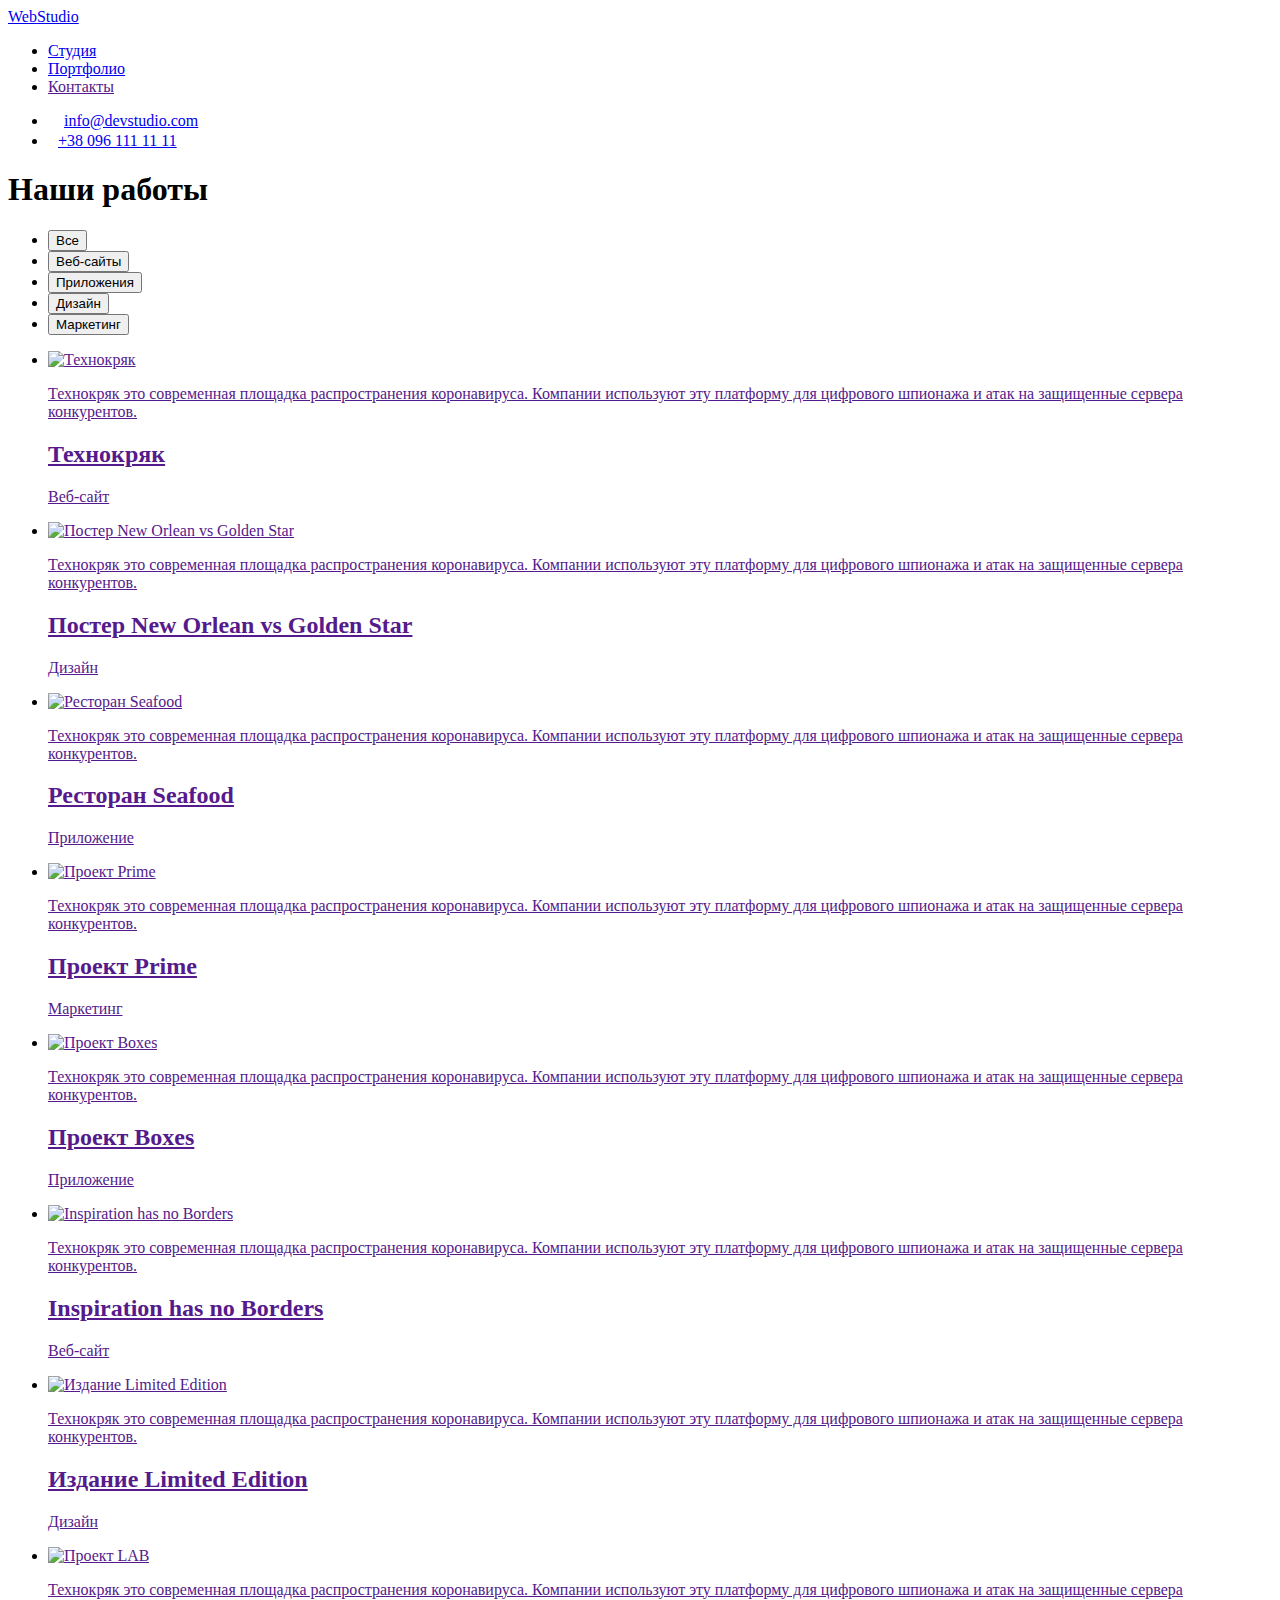
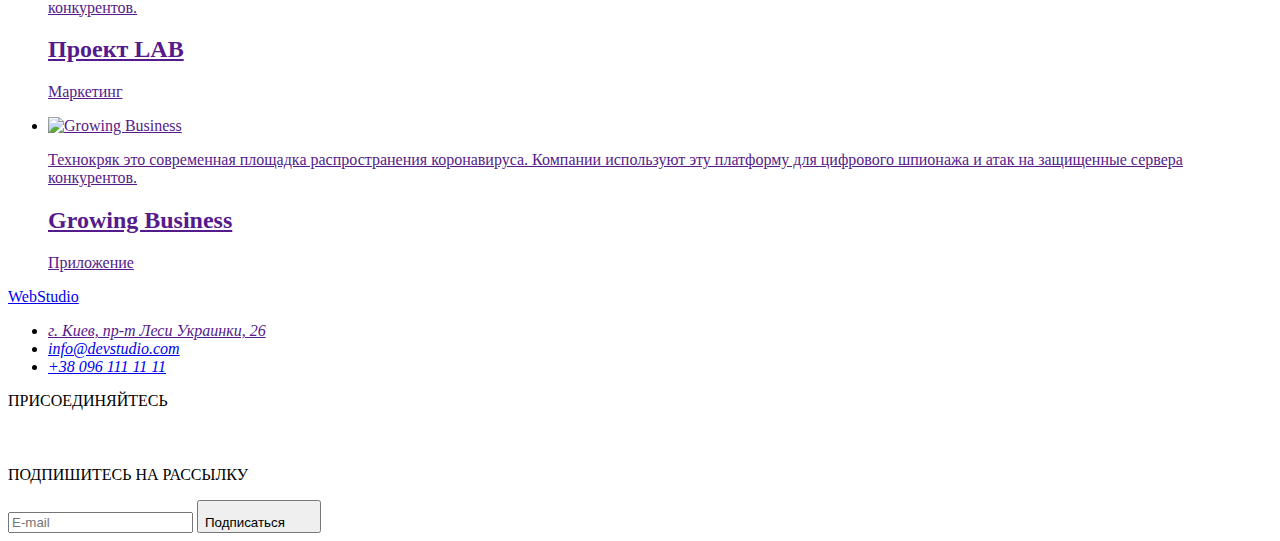
==== portfolio.html @ 6490a1c9 "Add files via upload" ====
<!DOCTYPE html>
<html lang="ru">

<head>
    <meta charset="UTF-8">
    <meta http-equiv="X-UA-Compatible" content="IE=edge">
    <meta name="viewport" content="width=device-width, initial-scale=1.0">
    <title>Портфолио</title>
    <link rel="preconnect" href="https://fonts.googleapis.com">
    <link rel="preconnect" href="https://fonts.gstatic.com" crossorigin>
    <link
        href="https://fonts.googleapis.com/css2?family=Raleway:wght@700&family=Roboto:wght@400;500;700;900&display=swap"
        rel="stylesheet">
    <link rel="stylesheet" href="https://cdnjs.cloudflare.com/ajax/libs/modern-normalize/1.1.0/modern-normalize.min.css"
        integrity="sha512-wpPYUAdjBVSE4KJnH1VR1HeZfpl1ub8YT/NKx4PuQ5NmX2tKuGu6U/JRp5y+Y8XG2tV+wKQpNHVUX03MfMFn9Q=="
        crossorigin="anonymous" referrerpolicy="no-referrer" />
    <link rel="stylesheet" href="./css/style.css">
</head>

<body>
    <!--Шапка сайта-->
    <header class="page-header">
        <div class="container header-container">
        <nav class="main-nav">
            <a href="./index.html" class="logo link">Web<span class="studio-dark">Studio</span></a>
            <ul class="site-nav-list">
                <li class="item"><a href="./index.html" class="link">Студия</a></li>
                <li class="item"><a href="./portfolio.html" class="link current">Портфолио</a></li>
                <li class="item"><a href="" class="link">Контакты</a></li>
            </ul>
        </nav>
        <nav class="auth-nav">
            <ul class="auth-nav-list">
                <li class="item"><a href="mailto:info@devstudio.com" class="link email"><svg class="auth-icon" width="16"
                            height="12">
                            <use href="./images/icon.svg#icon-envelope"></use>
                        </svg>info@devstudio.com</a>
                </li>
                <li class="item"><a href="tel:+380961111111" class="link phone"><svg class="auth-icon" width="10" height="16">
                            <use href="./images/icon.svg#icon-smartphone"></use>
                        </svg>+38 096 111 11 11</a>
                </li>
            </ul>
        </nav>
        </div>
    </header>

    <main>
        <section class="hero-portfolio">       
            <div class="container">
            <h1 class="section-title visually-hidden">Наши работы</h1>
            <!--Фильтры-->
            <ul class="portfolio-nav-list">
                <li class="item"><button type="button" class="button current">Все</button></li>
                <li class="item"><button type="button" class="button">Веб-сайты</button></li>
                <li class="item"><button type="button" class="button">Приложения</button></li>
                <li class="item"><button type="button" class="button">Дизайн</button></li>
                <li class="item"><button type="button" class="button">Маркетинг</button></li>
            </ul>
           
            <!--Наши работы-->
            <ul class="portfolio-list">
                <li class="item">                    
                    <a href="" target="_blank" class="portfolio link">
                        <div class="portfolio-thumb">
                        <img src="./images/foto1.jpg" alt="Технокряк" width="370">
                        <div class="image-overlay">
                            <p class="text-overlay">Технокряк это современная площадка распространения коронавируса. Компании используют эту платформу для цифрового шпионажа и атак на защищенные сервера конкурентов.</p>
                        </div>
                        </div>
                        <div class="portfolio-box">
                        <h2 class="item-title">Технокряк</h2>
                        <p class="item-type">Веб-сайт</p>
                        </div>
                    </a>
                </li>
                <li class="item">
                    <a href="" target="_blank" class="portfolio link">
                        <div class="portfolio-thumb">
                        <img src="./images/foto2.jpg" alt="Постер New Orlean vs Golden Star" width="370">
                        <div class="image-overlay">
                            <p class="text-overlay">Технокряк это современная площадка распространения коронавируса. Компании используют эту платформу для цифрового шпионажа и атак на защищенные сервера конкурентов.</p>
                        </div>
                        </div>
                        <div class="portfolio-box">
                        <h2 class="item-title">Постер New Orlean vs Golden Star</h2>
                        <p class="item-type">Дизайн</p>
                        </div>
                    </a>
                </li>
                <li class="item">
                    <a href="" target="_blank" class="portfolio link">
                        <div class="portfolio-thumb">
                        <img src="./images/foto3.jpg" alt="Ресторан Seafood" width="370">
                        <div class="image-overlay">
                            <p class="text-overlay">Технокряк это современная площадка распространения коронавируса. Компании используют эту платформу для цифрового шпионажа и атак на защищенные сервера конкурентов.</p>
                        </div>
                        </div>
                        <div class="portfolio-box">
                        <h2 class="item-title">Ресторан Seafood</h2>
                        <p class="item-type">Приложение</p>
                        </div>
                    </a>
                </li>
                <li class="item">
                    <a href="" target="_blank" class="portfolio link">
                        <div class="portfolio-thumb">
                        <img src="./images/foto4.jpg" alt="Проект Prime" width="370">
                        <div class="image-overlay">
                            <p class="text-overlay">Технокряк это современная площадка распространения коронавируса. Компании используют эту платформу для цифрового шпионажа и атак на защищенные сервера конкурентов.</p>
                        </div>
                        </div>
                        <div class="portfolio-box">
                        <h2 class="item-title">Проект Prime</h2>
                        <p class="item-type">Маркетинг</p>
                        </div>
                    </a>
                </li>
                <li class="item">
                    <a href="" target="_blank" class="portfolio link">
                        <div class="portfolio-thumb">
                        <img src="./images/foto5.jpg" alt="Проект Boxes" width="370">
                        <div class="image-overlay">
                            <p class="text-overlay">Технокряк это современная площадка распространения коронавируса. Компании используют эту платформу для цифрового шпионажа и атак на защищенные сервера конкурентов.</p>
                        </div>
                        </div>
                        <div class="portfolio-box">
                        <h2 class="item-title">Проект Boxes</h2>
                        <p class="item-type">Приложение</p>
                        </div>
                    </a>
                </li>
                <li class="item">
                    <a href="" target="_blank" class="portfolio link">
                        <div class="portfolio-thumb">
                        <img src="./images/foto6.jpg" alt="Inspiration has no Borders" width="370">
                        <div class="image-overlay">
                            <p class="text-overlay">Технокряк это современная площадка распространения коронавируса. Компании используют эту платформу для цифрового шпионажа и атак на защищенные сервера конкурентов.</p>
                        </div>
                        </div>
                        <div class="portfolio-box">
                        <h2 lang="en" class="item-title">Inspiration has no Borders</h2>
                        <p class="item-type">Веб-сайт</p>
                        </div>
                    </a>
                </li>
                <li class="item">
                    <a href="" target="_blank" class="portfolio link">
                        <div class="portfolio-thumb">
                        <img src="./images/foto7.jpg" alt="Издание Limited Edition" width="370">
                        <div class="image-overlay">
                            <p class="text-overlay">Технокряк это современная площадка распространения коронавируса. Компании используют эту платформу для цифрового шпионажа и атак на защищенные сервера конкурентов.</p>
                        </div>
                        </div>
                        <div class="portfolio-box">
                        <h2 class="item-title">Издание Limited Edition</h2>
                        <p class="item-type">Дизайн</p>
                        </div>
                    </a>
                </li>
                <li class="item">
                    <a href="" target="_blank" class="portfolio link">
                        <div class="portfolio-thumb">
                        <img src="./images/foto8.jpg" alt="Проект LAB" width="370">
                        <div class="image-overlay">
                            <p class="text-overlay">Технокряк это современная площадка распространения коронавируса. Компании используют эту платформу для цифрового шпионажа и атак на защищенные сервера конкурентов.</p>
                        </div>
                        </div>
                        <div class="portfolio-box">
                        <h2 class="item-title">Проект LAB</h2>
                        <p class="item-type">Маркетинг</p>
                        </div>
                    </a>
                </li>
                <li class="item">
                    <a href="" target="_blank" class="portfolio link">
                        <div class="portfolio-thumb">
                        <img src="./images/foto9.jpg" alt="Growing Business" width="370">
                        <div class="image-overlay">
                            <p class="text-overlay">Технокряк это современная площадка распространения коронавируса. Компании используют эту платформу для цифрового шпионажа и атак на защищенные сервера конкурентов.</p>
                        </div>
                        </div>
                        <div class="portfolio-box">
                        <h2 lang="en" class="item-title">Growing Business</h2>
                        <p class="item-type">Приложение</p>
                        </div>
                    </a>
                </li>
            </ul>
            </div>
        </section>
    </main>

        <!--Футер-->
        <footer class="footer">
            <div class="container footer-container">
                <div class="address-part">
                    <a href="./index.html" class="logo link">Web<span class="studio-light">Studio</span></a>
                    <address class="address">
                        <ul class="footer-list">
                            <li class="item"><a href="" class="address-link">г. Киев, пр-т Леси Украинки, 26</a></li>
                            <li class="item"><a href="mailto:info@devstudio.com" class="link">info@devstudio.com</a></li>
                            <li class="item"><a href="tel:+380961111111" class="link">+38 096 111 11 11</a></li>
                        </ul>
                    </address>
                </div>
        
                <div class="social-part">
                    <p class="social-name">ПРИСОЕДИНЯЙТЕСЬ</p>
                    <div class="footer-social-box">
                        <a href="" class="footer-social-link"><svg class="social-icon" width="20" height="20">
                                <use href="./images/icon.svg#icon-instagram"></use>
                            </svg></a>
                        <a href="" class="footer-social-link"><svg class="social-icon" width="20" height="20">
                                <use href="./images/icon.svg#icon-twitter"></use>
                            </svg></a>
                        <a href="" class="footer-social-link"><svg class="social-icon" width="20" height="20">
                                <use href="./images/icon.svg#icon-facebook"></use>
                            </svg></a>
                        <a href="" class="footer-social-link"><svg class="social-icon" width="20" height="20">
                                <use href="./images/icon.svg#icon-linkedin"></use>
                            </svg></a>
                    </div>
                </div>
        
                <div class="email-part">
                    <p class="email-name">ПОДПИШИТЕСЬ НА РАССЫЛКУ</p>
                    <div class="footer-email-box">
                        <form class="footer-form">
                            <label for="email" class="footer-label"></label>
                            <input type="email" name="email" placeholder="E-mail" id="email" class="email-field" />
                            <button type="submit" class="footer-button">
                                Подписаться
                                <svg class="icon-send" width="24" height="24">
                                    <use href="./images/icon.svg#icon-send"></use>
                                </svg>
                            </button>
                        </form>
                    </div>
                </div>
            </div>
        </footer>

</body>

</html>
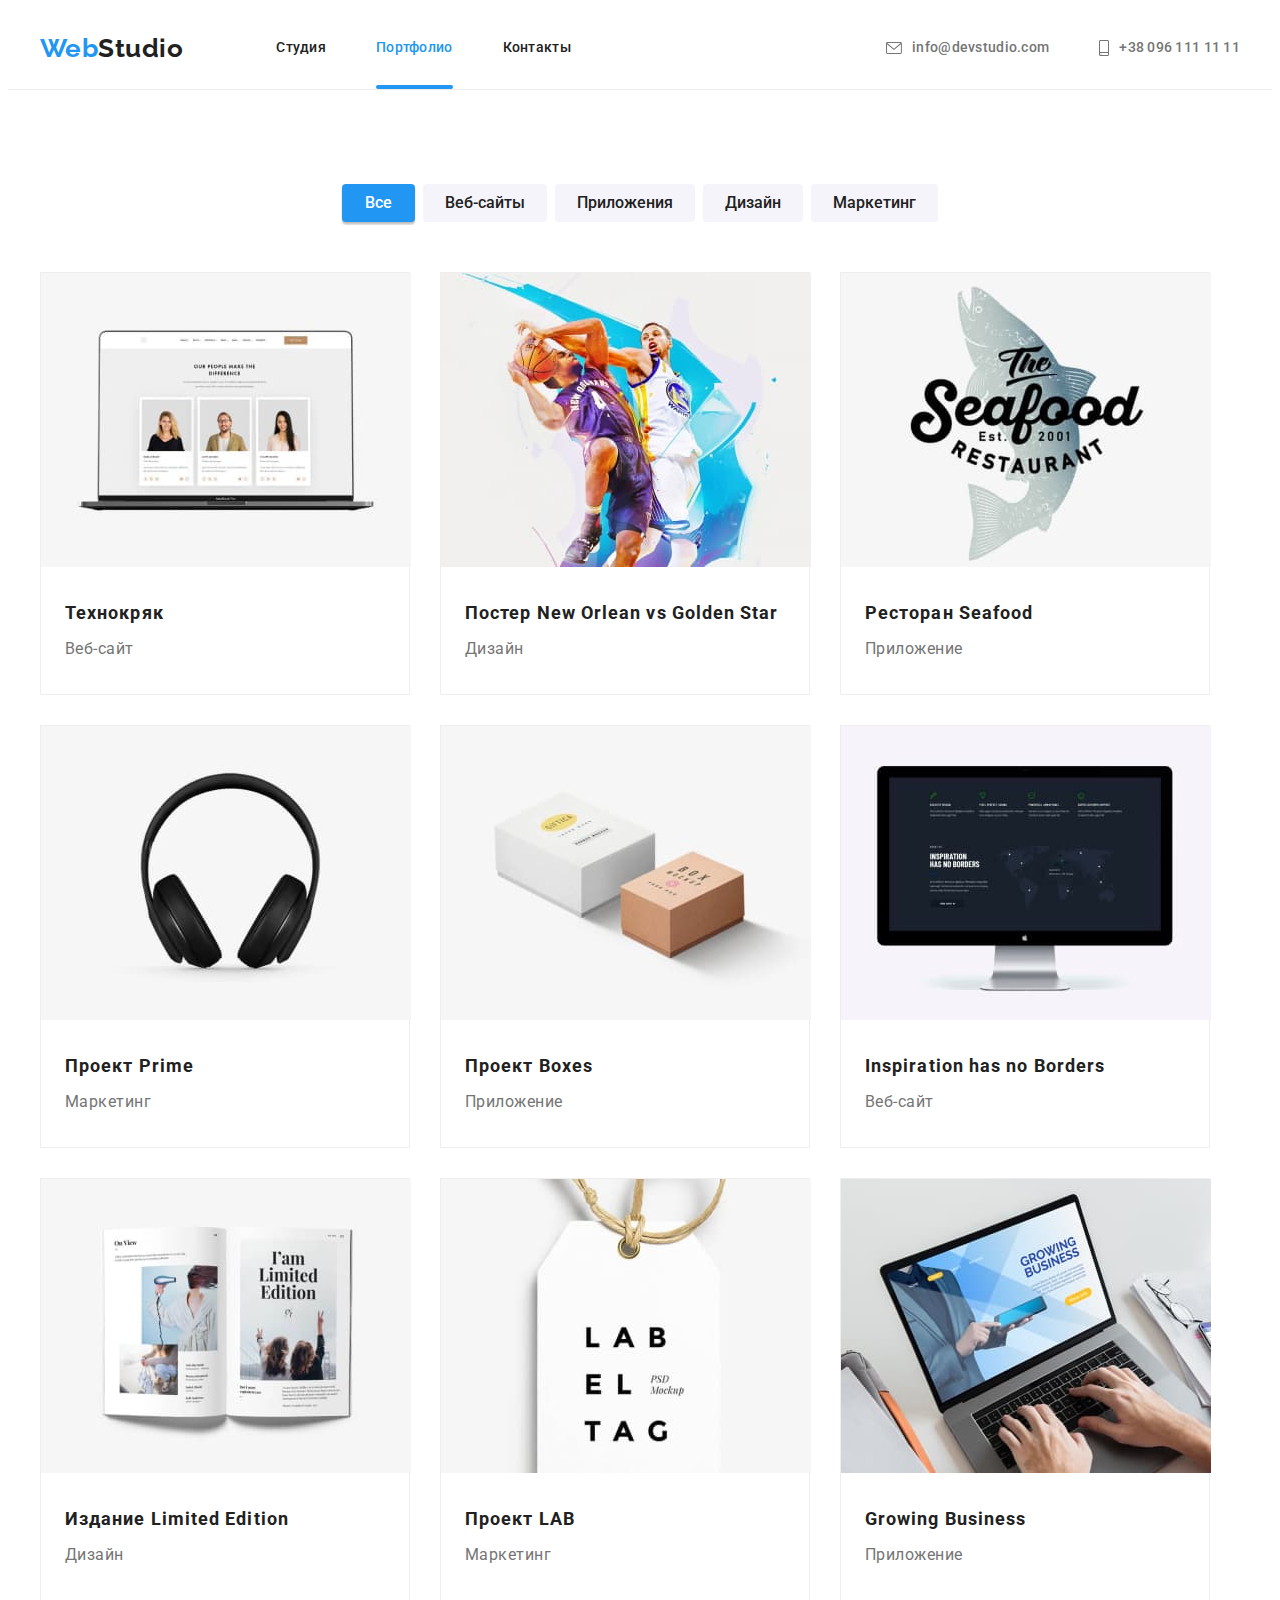
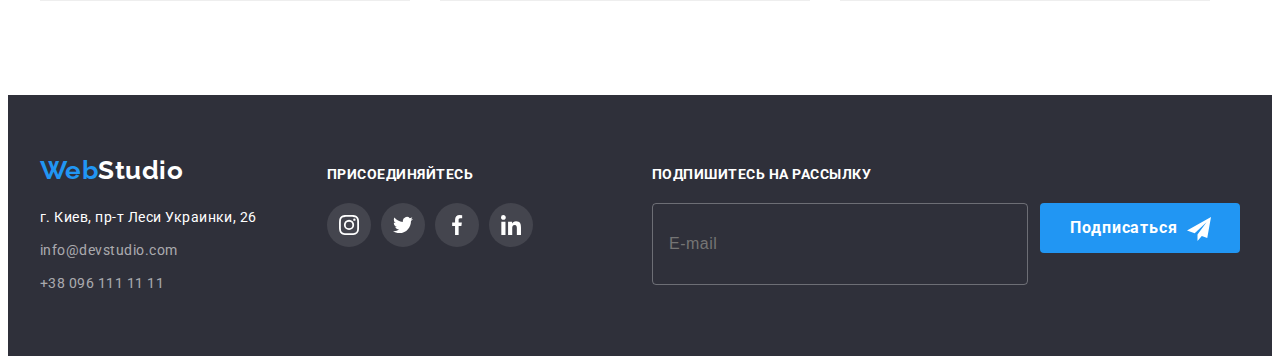
==== commit 01ae44b0: "Добавляет разметку и оформление форм для страниц макета" ====
--- a/portfolio.html
+++ b/portfolio.html
@@ -1,246 +1,246 @@
-<!DOCTYPE html>
-<html lang="ru">
-
-<head>
-    <meta charset="UTF-8">
-    <meta http-equiv="X-UA-Compatible" content="IE=edge">
-    <meta name="viewport" content="width=device-width, initial-scale=1.0">
-    <title>Портфолио</title>
-    <link rel="preconnect" href="https://fonts.googleapis.com">
-    <link rel="preconnect" href="https://fonts.gstatic.com" crossorigin>
-    <link
-        href="https://fonts.googleapis.com/css2?family=Raleway:wght@700&family=Roboto:wght@400;500;700;900&display=swap"
-        rel="stylesheet">
-    <link rel="stylesheet" href="https://cdnjs.cloudflare.com/ajax/libs/modern-normalize/1.1.0/modern-normalize.min.css"
-        integrity="sha512-wpPYUAdjBVSE4KJnH1VR1HeZfpl1ub8YT/NKx4PuQ5NmX2tKuGu6U/JRp5y+Y8XG2tV+wKQpNHVUX03MfMFn9Q=="
-        crossorigin="anonymous" referrerpolicy="no-referrer" />
-    <link rel="stylesheet" href="./css/style.css">
-</head>
-
-<body>
-    <!--Шапка сайта-->
-    <header class="page-header">
-        <div class="container header-container">
-        <nav class="main-nav">
-            <a href="./index.html" class="logo link">Web<span class="studio-dark">Studio</span></a>
-            <ul class="site-nav-list">
-                <li class="item"><a href="./index.html" class="link">Студия</a></li>
-                <li class="item"><a href="./portfolio.html" class="link current">Портфолио</a></li>
-                <li class="item"><a href="" class="link">Контакты</a></li>
-            </ul>
-        </nav>
-        <nav class="auth-nav">
-            <ul class="auth-nav-list">
-                <li class="item"><a href="mailto:info@devstudio.com" class="link email"><svg class="auth-icon" width="16"
-                            height="12">
-                            <use href="./images/icon.svg#icon-envelope"></use>
-                        </svg>info@devstudio.com</a>
-                </li>
-                <li class="item"><a href="tel:+380961111111" class="link phone"><svg class="auth-icon" width="10" height="16">
-                            <use href="./images/icon.svg#icon-smartphone"></use>
-                        </svg>+38 096 111 11 11</a>
-                </li>
-            </ul>
-        </nav>
-        </div>
-    </header>
-
-    <main>
-        <section class="hero-portfolio">       
-            <div class="container">
-            <h1 class="section-title visually-hidden">Наши работы</h1>
-            <!--Фильтры-->
-            <ul class="portfolio-nav-list">
-                <li class="item"><button type="button" class="button current">Все</button></li>
-                <li class="item"><button type="button" class="button">Веб-сайты</button></li>
-                <li class="item"><button type="button" class="button">Приложения</button></li>
-                <li class="item"><button type="button" class="button">Дизайн</button></li>
-                <li class="item"><button type="button" class="button">Маркетинг</button></li>
-            </ul>
-           
-            <!--Наши работы-->
-            <ul class="portfolio-list">
-                <li class="item">                    
-                    <a href="" target="_blank" class="portfolio link">
-                        <div class="portfolio-thumb">
-                        <img src="./images/foto1.jpg" alt="Технокряк" width="370">
-                        <div class="image-overlay">
-                            <p class="text-overlay">Технокряк это современная площадка распространения коронавируса. Компании используют эту платформу для цифрового шпионажа и атак на защищенные сервера конкурентов.</p>
-                        </div>
-                        </div>
-                        <div class="portfolio-box">
-                        <h2 class="item-title">Технокряк</h2>
-                        <p class="item-type">Веб-сайт</p>
-                        </div>
-                    </a>
-                </li>
-                <li class="item">
-                    <a href="" target="_blank" class="portfolio link">
-                        <div class="portfolio-thumb">
-                        <img src="./images/foto2.jpg" alt="Постер New Orlean vs Golden Star" width="370">
-                        <div class="image-overlay">
-                            <p class="text-overlay">Технокряк это современная площадка распространения коронавируса. Компании используют эту платформу для цифрового шпионажа и атак на защищенные сервера конкурентов.</p>
-                        </div>
-                        </div>
-                        <div class="portfolio-box">
-                        <h2 class="item-title">Постер New Orlean vs Golden Star</h2>
-                        <p class="item-type">Дизайн</p>
-                        </div>
-                    </a>
-                </li>
-                <li class="item">
-                    <a href="" target="_blank" class="portfolio link">
-                        <div class="portfolio-thumb">
-                        <img src="./images/foto3.jpg" alt="Ресторан Seafood" width="370">
-                        <div class="image-overlay">
-                            <p class="text-overlay">Технокряк это современная площадка распространения коронавируса. Компании используют эту платформу для цифрового шпионажа и атак на защищенные сервера конкурентов.</p>
-                        </div>
-                        </div>
-                        <div class="portfolio-box">
-                        <h2 class="item-title">Ресторан Seafood</h2>
-                        <p class="item-type">Приложение</p>
-                        </div>
-                    </a>
-                </li>
-                <li class="item">
-                    <a href="" target="_blank" class="portfolio link">
-                        <div class="portfolio-thumb">
-                        <img src="./images/foto4.jpg" alt="Проект Prime" width="370">
-                        <div class="image-overlay">
-                            <p class="text-overlay">Технокряк это современная площадка распространения коронавируса. Компании используют эту платформу для цифрового шпионажа и атак на защищенные сервера конкурентов.</p>
-                        </div>
-                        </div>
-                        <div class="portfolio-box">
-                        <h2 class="item-title">Проект Prime</h2>
-                        <p class="item-type">Маркетинг</p>
-                        </div>
-                    </a>
-                </li>
-                <li class="item">
-                    <a href="" target="_blank" class="portfolio link">
-                        <div class="portfolio-thumb">
-                        <img src="./images/foto5.jpg" alt="Проект Boxes" width="370">
-                        <div class="image-overlay">
-                            <p class="text-overlay">Технокряк это современная площадка распространения коронавируса. Компании используют эту платформу для цифрового шпионажа и атак на защищенные сервера конкурентов.</p>
-                        </div>
-                        </div>
-                        <div class="portfolio-box">
-                        <h2 class="item-title">Проект Boxes</h2>
-                        <p class="item-type">Приложение</p>
-                        </div>
-                    </a>
-                </li>
-                <li class="item">
-                    <a href="" target="_blank" class="portfolio link">
-                        <div class="portfolio-thumb">
-                        <img src="./images/foto6.jpg" alt="Inspiration has no Borders" width="370">
-                        <div class="image-overlay">
-                            <p class="text-overlay">Технокряк это современная площадка распространения коронавируса. Компании используют эту платформу для цифрового шпионажа и атак на защищенные сервера конкурентов.</p>
-                        </div>
-                        </div>
-                        <div class="portfolio-box">
-                        <h2 lang="en" class="item-title">Inspiration has no Borders</h2>
-                        <p class="item-type">Веб-сайт</p>
-                        </div>
-                    </a>
-                </li>
-                <li class="item">
-                    <a href="" target="_blank" class="portfolio link">
-                        <div class="portfolio-thumb">
-                        <img src="./images/foto7.jpg" alt="Издание Limited Edition" width="370">
-                        <div class="image-overlay">
-                            <p class="text-overlay">Технокряк это современная площадка распространения коронавируса. Компании используют эту платформу для цифрового шпионажа и атак на защищенные сервера конкурентов.</p>
-                        </div>
-                        </div>
-                        <div class="portfolio-box">
-                        <h2 class="item-title">Издание Limited Edition</h2>
-                        <p class="item-type">Дизайн</p>
-                        </div>
-                    </a>
-                </li>
-                <li class="item">
-                    <a href="" target="_blank" class="portfolio link">
-                        <div class="portfolio-thumb">
-                        <img src="./images/foto8.jpg" alt="Проект LAB" width="370">
-                        <div class="image-overlay">
-                            <p class="text-overlay">Технокряк это современная площадка распространения коронавируса. Компании используют эту платформу для цифрового шпионажа и атак на защищенные сервера конкурентов.</p>
-                        </div>
-                        </div>
-                        <div class="portfolio-box">
-                        <h2 class="item-title">Проект LAB</h2>
-                        <p class="item-type">Маркетинг</p>
-                        </div>
-                    </a>
-                </li>
-                <li class="item">
-                    <a href="" target="_blank" class="portfolio link">
-                        <div class="portfolio-thumb">
-                        <img src="./images/foto9.jpg" alt="Growing Business" width="370">
-                        <div class="image-overlay">
-                            <p class="text-overlay">Технокряк это современная площадка распространения коронавируса. Компании используют эту платформу для цифрового шпионажа и атак на защищенные сервера конкурентов.</p>
-                        </div>
-                        </div>
-                        <div class="portfolio-box">
-                        <h2 lang="en" class="item-title">Growing Business</h2>
-                        <p class="item-type">Приложение</p>
-                        </div>
-                    </a>
-                </li>
-            </ul>
-            </div>
-        </section>
-    </main>
-
-        <!--Футер-->
-        <footer class="footer">
-            <div class="container footer-container">
-                <div class="address-part">
-                    <a href="./index.html" class="logo link">Web<span class="studio-light">Studio</span></a>
-                    <address class="address">
-                        <ul class="footer-list">
-                            <li class="item"><a href="" class="address-link">г. Киев, пр-т Леси Украинки, 26</a></li>
-                            <li class="item"><a href="mailto:info@devstudio.com" class="link">info@devstudio.com</a></li>
-                            <li class="item"><a href="tel:+380961111111" class="link">+38 096 111 11 11</a></li>
-                        </ul>
-                    </address>
-                </div>
-        
-                <div class="social-part">
-                    <p class="social-name">ПРИСОЕДИНЯЙТЕСЬ</p>
-                    <div class="footer-social-box">
-                        <a href="" class="footer-social-link"><svg class="social-icon" width="20" height="20">
-                                <use href="./images/icon.svg#icon-instagram"></use>
-                            </svg></a>
-                        <a href="" class="footer-social-link"><svg class="social-icon" width="20" height="20">
-                                <use href="./images/icon.svg#icon-twitter"></use>
-                            </svg></a>
-                        <a href="" class="footer-social-link"><svg class="social-icon" width="20" height="20">
-                                <use href="./images/icon.svg#icon-facebook"></use>
-                            </svg></a>
-                        <a href="" class="footer-social-link"><svg class="social-icon" width="20" height="20">
-                                <use href="./images/icon.svg#icon-linkedin"></use>
-                            </svg></a>
-                    </div>
-                </div>
-        
-                <div class="email-part">
-                    <p class="email-name">ПОДПИШИТЕСЬ НА РАССЫЛКУ</p>
-                    <div class="footer-email-box">
-                        <form class="footer-form">
-                            <label for="email" class="footer-label"></label>
-                            <input type="email" name="email" placeholder="E-mail" id="email" class="email-field" />
-                            <button type="submit" class="footer-button">
-                                Подписаться
-                                <svg class="icon-send" width="24" height="24">
-                                    <use href="./images/icon.svg#icon-send"></use>
-                                </svg>
-                            </button>
-                        </form>
-                    </div>
-                </div>
-            </div>
-        </footer>
-
-</body>
-
+<!DOCTYPE html>
+<html lang="ru">
+
+<head>
+    <meta charset="UTF-8">
+    <meta http-equiv="X-UA-Compatible" content="IE=edge">
+    <meta name="viewport" content="width=device-width, initial-scale=1.0">
+    <title>Портфолио</title>
+    <link rel="preconnect" href="https://fonts.googleapis.com">
+    <link rel="preconnect" href="https://fonts.gstatic.com" crossorigin>
+    <link
+        href="https://fonts.googleapis.com/css2?family=Raleway:wght@700&family=Roboto:wght@400;500;700;900&display=swap"
+        rel="stylesheet">
+    <link rel="stylesheet" href="https://cdnjs.cloudflare.com/ajax/libs/modern-normalize/1.1.0/modern-normalize.min.css"
+        integrity="sha512-wpPYUAdjBVSE4KJnH1VR1HeZfpl1ub8YT/NKx4PuQ5NmX2tKuGu6U/JRp5y+Y8XG2tV+wKQpNHVUX03MfMFn9Q=="
+        crossorigin="anonymous" referrerpolicy="no-referrer" />
+    <link rel="stylesheet" href="./css/style.css">
+</head>
+
+<body>
+    <!--Шапка сайта-->
+    <header class="page-header">
+        <div class="container header-container">
+        <nav class="main-nav">
+            <a href="./index.html" class="logo link">Web<span class="studio-dark">Studio</span></a>
+            <ul class="site-nav-list">
+                <li class="item"><a href="./index.html" class="link">Студия</a></li>
+                <li class="item"><a href="./portfolio.html" class="link current">Портфолио</a></li>
+                <li class="item"><a href="" class="link">Контакты</a></li>
+            </ul>
+        </nav>
+        <nav class="auth-nav">
+            <ul class="auth-nav-list">
+                <li class="item"><a href="mailto:info@devstudio.com" class="link email"><svg class="auth-icon" width="16"
+                            height="12">
+                            <use href="./images/icon.svg#icon-envelope"></use>
+                        </svg>info@devstudio.com</a>
+                </li>
+                <li class="item"><a href="tel:+380961111111" class="link phone"><svg class="auth-icon" width="10" height="16">
+                            <use href="./images/icon.svg#icon-smartphone"></use>
+                        </svg>+38 096 111 11 11</a>
+                </li>
+            </ul>
+        </nav>
+        </div>
+    </header>
+
+    <main>
+        <section class="hero-portfolio">       
+            <div class="container">
+            <h1 class="section-title visually-hidden">Наши работы</h1>
+            <!--Фильтры-->
+            <ul class="portfolio-nav-list">
+                <li class="item"><button type="button" class="button current">Все</button></li>
+                <li class="item"><button type="button" class="button">Веб-сайты</button></li>
+                <li class="item"><button type="button" class="button">Приложения</button></li>
+                <li class="item"><button type="button" class="button">Дизайн</button></li>
+                <li class="item"><button type="button" class="button">Маркетинг</button></li>
+            </ul>
+           
+            <!--Наши работы-->
+            <ul class="portfolio-list">
+                <li class="item">                    
+                    <a href="" target="_blank" class="portfolio link">
+                        <div class="portfolio-thumb">
+                        <img src="./images/foto1.jpg" alt="Технокряк" width="370">
+                        <div class="image-overlay">
+                            <p class="text-overlay">Технокряк это современная площадка распространения коронавируса. Компании используют эту платформу для цифрового шпионажа и атак на защищенные сервера конкурентов.</p>
+                        </div>
+                        </div>
+                        <div class="portfolio-box">
+                        <h2 class="item-title">Технокряк</h2>
+                        <p class="item-type">Веб-сайт</p>
+                        </div>
+                    </a>
+                </li>
+                <li class="item">
+                    <a href="" target="_blank" class="portfolio link">
+                        <div class="portfolio-thumb">
+                        <img src="./images/foto2.jpg" alt="Постер New Orlean vs Golden Star" width="370">
+                        <div class="image-overlay">
+                            <p class="text-overlay">Технокряк это современная площадка распространения коронавируса. Компании используют эту платформу для цифрового шпионажа и атак на защищенные сервера конкурентов.</p>
+                        </div>
+                        </div>
+                        <div class="portfolio-box">
+                        <h2 class="item-title">Постер New Orlean vs Golden Star</h2>
+                        <p class="item-type">Дизайн</p>
+                        </div>
+                    </a>
+                </li>
+                <li class="item">
+                    <a href="" target="_blank" class="portfolio link">
+                        <div class="portfolio-thumb">
+                        <img src="./images/foto3.jpg" alt="Ресторан Seafood" width="370">
+                        <div class="image-overlay">
+                            <p class="text-overlay">Технокряк это современная площадка распространения коронавируса. Компании используют эту платформу для цифрового шпионажа и атак на защищенные сервера конкурентов.</p>
+                        </div>
+                        </div>
+                        <div class="portfolio-box">
+                        <h2 class="item-title">Ресторан Seafood</h2>
+                        <p class="item-type">Приложение</p>
+                        </div>
+                    </a>
+                </li>
+                <li class="item">
+                    <a href="" target="_blank" class="portfolio link">
+                        <div class="portfolio-thumb">
+                        <img src="./images/foto4.jpg" alt="Проект Prime" width="370">
+                        <div class="image-overlay">
+                            <p class="text-overlay">Технокряк это современная площадка распространения коронавируса. Компании используют эту платформу для цифрового шпионажа и атак на защищенные сервера конкурентов.</p>
+                        </div>
+                        </div>
+                        <div class="portfolio-box">
+                        <h2 class="item-title">Проект Prime</h2>
+                        <p class="item-type">Маркетинг</p>
+                        </div>
+                    </a>
+                </li>
+                <li class="item">
+                    <a href="" target="_blank" class="portfolio link">
+                        <div class="portfolio-thumb">
+                        <img src="./images/foto5.jpg" alt="Проект Boxes" width="370">
+                        <div class="image-overlay">
+                            <p class="text-overlay">Технокряк это современная площадка распространения коронавируса. Компании используют эту платформу для цифрового шпионажа и атак на защищенные сервера конкурентов.</p>
+                        </div>
+                        </div>
+                        <div class="portfolio-box">
+                        <h2 class="item-title">Проект Boxes</h2>
+                        <p class="item-type">Приложение</p>
+                        </div>
+                    </a>
+                </li>
+                <li class="item">
+                    <a href="" target="_blank" class="portfolio link">
+                        <div class="portfolio-thumb">
+                        <img src="./images/foto6.jpg" alt="Inspiration has no Borders" width="370">
+                        <div class="image-overlay">
+                            <p class="text-overlay">Технокряк это современная площадка распространения коронавируса. Компании используют эту платформу для цифрового шпионажа и атак на защищенные сервера конкурентов.</p>
+                        </div>
+                        </div>
+                        <div class="portfolio-box">
+                        <h2 lang="en" class="item-title">Inspiration has no Borders</h2>
+                        <p class="item-type">Веб-сайт</p>
+                        </div>
+                    </a>
+                </li>
+                <li class="item">
+                    <a href="" target="_blank" class="portfolio link">
+                        <div class="portfolio-thumb">
+                        <img src="./images/foto7.jpg" alt="Издание Limited Edition" width="370">
+                        <div class="image-overlay">
+                            <p class="text-overlay">Технокряк это современная площадка распространения коронавируса. Компании используют эту платформу для цифрового шпионажа и атак на защищенные сервера конкурентов.</p>
+                        </div>
+                        </div>
+                        <div class="portfolio-box">
+                        <h2 class="item-title">Издание Limited Edition</h2>
+                        <p class="item-type">Дизайн</p>
+                        </div>
+                    </a>
+                </li>
+                <li class="item">
+                    <a href="" target="_blank" class="portfolio link">
+                        <div class="portfolio-thumb">
+                        <img src="./images/foto8.jpg" alt="Проект LAB" width="370">
+                        <div class="image-overlay">
+                            <p class="text-overlay">Технокряк это современная площадка распространения коронавируса. Компании используют эту платформу для цифрового шпионажа и атак на защищенные сервера конкурентов.</p>
+                        </div>
+                        </div>
+                        <div class="portfolio-box">
+                        <h2 class="item-title">Проект LAB</h2>
+                        <p class="item-type">Маркетинг</p>
+                        </div>
+                    </a>
+                </li>
+                <li class="item">
+                    <a href="" target="_blank" class="portfolio link">
+                        <div class="portfolio-thumb">
+                        <img src="./images/foto9.jpg" alt="Growing Business" width="370">
+                        <div class="image-overlay">
+                            <p class="text-overlay">Технокряк это современная площадка распространения коронавируса. Компании используют эту платформу для цифрового шпионажа и атак на защищенные сервера конкурентов.</p>
+                        </div>
+                        </div>
+                        <div class="portfolio-box">
+                        <h2 lang="en" class="item-title">Growing Business</h2>
+                        <p class="item-type">Приложение</p>
+                        </div>
+                    </a>
+                </li>
+            </ul>
+            </div>
+        </section>
+    </main>
+
+        <!--Футер-->
+        <footer class="footer">
+            <div class="container footer-container">
+                <div class="address-part">
+                    <a href="./index.html" class="logo link">Web<span class="studio-light">Studio</span></a>
+                    <address class="address">
+                        <ul class="footer-list">
+                            <li class="item"><a href="" class="address-link">г. Киев, пр-т Леси Украинки, 26</a></li>
+                            <li class="item"><a href="mailto:info@devstudio.com" class="link">info@devstudio.com</a></li>
+                            <li class="item"><a href="tel:+380961111111" class="link">+38 096 111 11 11</a></li>
+                        </ul>
+                    </address>
+                </div>
+        
+                <div class="social-part">
+                    <p class="social-name">ПРИСОЕДИНЯЙТЕСЬ</p>
+                    <div class="footer-social-box">
+                        <a href="" class="footer-social-link"><svg class="social-icon" width="20" height="20">
+                                <use href="./images/icon.svg#icon-instagram"></use>
+                            </svg></a>
+                        <a href="" class="footer-social-link"><svg class="social-icon" width="20" height="20">
+                                <use href="./images/icon.svg#icon-twitter"></use>
+                            </svg></a>
+                        <a href="" class="footer-social-link"><svg class="social-icon" width="20" height="20">
+                                <use href="./images/icon.svg#icon-facebook"></use>
+                            </svg></a>
+                        <a href="" class="footer-social-link"><svg class="social-icon" width="20" height="20">
+                                <use href="./images/icon.svg#icon-linkedin"></use>
+                            </svg></a>
+                    </div>
+                </div>
+        
+                <div class="email-part">
+                    <p class="email-name">ПОДПИШИТЕСЬ НА РАССЫЛКУ</p>
+                    <div class="footer-email-box">
+                        <form class="footer-form">
+                            <label for="email" class="footer-label"></label>
+                            <input type="email" name="email" placeholder="E-mail" id="email" class="email-field" />
+                            <button type="submit" class="footer-button">
+                                Подписаться
+                                <svg class="icon-send" width="24" height="24">
+                                    <use href="./images/icon.svg#icon-send"></use>
+                                </svg>
+                            </button>
+                        </form>
+                    </div>
+                </div>
+            </div>
+        </footer>
+
+</body>
+
 </html>--- a/css/style.css
+++ b/css/style.css
@@ -0,0 +1,885 @@
+/* цвет основного текста #212121 */
+/* вторичный цвет текста #757575*/
+/* белый #FFFFFF */
+/* акцент #2196F3 */
+/* цвет в футері /email, phone/ rgba(255, 255, 255, 0.6) */
+/* вторичный цвет фона #2F303A */
+/* третий цвет фона #F5F4FA */
+/* цвет рамки карточек портфолио #EEEEEE */
+/* цвет первый команды rgba(0, 0, 0, 0.12) */
+/* цвет второй команды rgba(0, 0, 0, 0.14) */
+/* цвет третий команды rgba(0, 0, 0, 0.2) */
+/* цвет рамки хедера #ECECEC */
+/* цвет первый кнопки rgba(0, 0, 0, 0.1) */
+/* цвет второй кнопки rgba(0, 0, 0, 0.08) */
+/* цвет третий кнопки rgba(0, 0, 0, 0.12) */
+/* цвет іконок #AFB1B8 */
+
+:root {
+  --primary-text-color: #212121;
+  --title-text-color: #757575;
+  --accent-color: #2196f3;
+  --primary-white-color: #ffffff;
+  --footer-second-color: rgba(255, 255, 255, 0.6);
+  --background-second-color: #2f303a;
+  --background-third-color: #f5f4fa;
+  --card-border-color: #eeeeee;
+  --team-first-color: rgba(0, 0, 0, 0.12);
+  --team-second-color: rgba(0, 0, 0, 0.14);
+  --team-third-color: rgba(0, 0, 0, 0.2);
+  --page-header-border: #ececec;
+  --button-first-color: rgba(0, 0, 0, 0.1);
+  --button-second-color: rgba(0, 0, 0, 0.08);
+  --button-third-color: rgba(0, 0, 0, 0.12);
+  --icon-color: #afb1b8;
+}
+
+/* *,
+::after,
+::before {
+  box-sizing: border-box;
+} */
+
+body {
+  background-color: var(--primary-white-color);
+  color: var(--primary-text-color);
+  font-family: Roboto, sans-serif;
+  letter-spacing: 0.03em;
+}
+ul {
+  list-style: none;
+  margin: 0;
+  padding: 0;
+}
+
+/* Header */
+.container {
+  width: 1200px;
+  padding-left: 15px;
+  padding-right: 15px;
+  margin-left: auto;
+  margin-right: auto;
+}
+.header-container {
+  display: flex;
+}
+.main-nav,
+.auth-nav {
+  display: flex;
+  align-items: center;
+}
+.logo.link {
+  color: var(--accent-color);
+}
+.studio-dark {
+  color: var(--primary-text-color);
+}
+.logo {
+  font-family: Raleway, sans-serif;
+  font-weight: 700;
+  font-size: 26px;
+  line-height: 1.19;
+}
+.link {
+  text-decoration: none;
+}
+.main-nav .logo,
+.main-nav .studio-dark {
+  padding-top: 25px;
+  padding-bottom: 25px;
+}
+
+/* site-nav */
+/* auth-nav */
+.site-nav-list .item:not(:last-child) {
+  margin-right: 50px;
+}
+.auth-nav-list .item + .item {
+  margin-left: 50px;
+}
+.site-nav-list .link {
+  color: var(--primary-text-color);
+  transition: color 250ms cubic-bezier(0.4, 0, 0.2, 1);
+}
+.auth-nav-list .link {
+  color: var(--title-text-color);
+  transition: color 250ms cubic-bezier(0.4, 0, 0.2, 1);
+}
+.site-nav-list .link.current::after {
+  content: "";
+  position: absolute;
+  left: 0;
+  bottom: -1px;
+  display: block;
+  width: 100%;
+  height: 4px;
+  border-radius: 2px;
+  background-color: var(--accent-color);
+}
+.site-nav-list .link.current {
+  position: relative;
+}
+.site-nav-list .link:focus,
+.site-nav-list .link:hover,
+.auth-nav-list .link:hover,
+.auth-nav-list .link:focus,
+.link.current {
+  color: var(--accent-color);
+}
+.site-nav-list .link,
+.auth-nav-list .link {
+  display: block;
+  letter-spacing: 0.02em;
+  font-weight: 500;
+  font-size: 14px;
+  line-height: 1.14;
+  text-decoration: none;
+  padding-top: 32px;
+  padding-bottom: 32px;
+}
+.auth-nav-list,
+.site-nav-list {
+  padding: 0;
+  margin: 0;
+  list-style: none;
+  display: flex;
+}
+.site-nav-list {
+  margin-left: 93px;
+}
+.auth-nav {
+  margin-left: auto;
+}
+.link.email,
+.link.phone {
+  display: flex;
+  align-items: center;
+  transition: fill 250ms cubic-bezier(0.4, 0, 0.2, 1);
+}
+.auth-icon {
+  fill: currentColor;
+  margin-right: 10px;
+}
+.link.email:focus,
+.link.email:hover,
+.link.phone:focus,
+.link.phone:hover {
+  fill: var(--accent-color);
+}
+.page-header {
+  border-bottom: 1px solid var(--page-header-border);
+}
+
+/* Main */
+.hero {
+  background-color: var(--background-second-color);
+  text-align: center;
+  max-width: 1600px;
+  margin-left: auto;
+  margin-right: auto;
+  padding-top: 200px;
+  padding-bottom: 200px;
+  background-image: linear-gradient(
+      rgba(47, 48, 58, 0.4),
+      rgba(47, 48, 58, 0.4)
+    ),
+    url("../images/heroimg.jpg");
+  background-repeat: no-repeat;
+  background-position: center;
+  background-size: cover;
+}
+.hero-title {
+  margin-top: 0;
+  margin-bottom: 30px;
+  color: var(--primary-white-color);
+  letter-spacing: 0.06em;
+  font-weight: 900;
+  font-size: 44px;
+  line-height: 1.36;
+  text-transform: uppercase;
+}
+.hero-button {
+  background-color: var(--accent-color);
+  color: var(--primary-white-color);
+  letter-spacing: 0.06em;
+  font-family: inherit;
+  font-weight: 700;
+  font-size: 16px;
+  line-height: 1.88;
+  cursor: pointer;
+  border-radius: 4px;
+  padding: 10px 32px;
+  min-width: 200px;
+  text-align: center;
+  border: none;
+  box-shadow: 0 4px 4px rgba(0, 0, 0, 0.15);
+}
+
+/* Benefits */
+/* Our works */
+.section {
+  padding-top: 94px;
+  padding-bottom: 94px;
+}
+.work-section {
+  padding-top: 0;
+}
+.benefit-list,
+.work-list {
+  padding: 0;
+  margin: 0;
+  list-style: none;
+  display: flex;
+  flex-wrap: wrap;
+}
+/* Benefits */
+.benefit-icon {
+  display: flex;
+  justify-content: center;
+  align-items: center;
+  width: 270px;
+  height: 120px;
+  background-color: var(--background-third-color);
+  border-radius: 4px;
+  color: var(--primary-text-color);
+}
+.benefit-list .item {
+  margin-right: 30px;
+  width: 270px;
+}
+.benefit-list .item:last-child {
+  margin-right: 0;
+}
+.benefit-list .title {
+  margin-top: 30px;
+  margin-bottom: 10px;
+  color: var(--primary-text-color);
+  font-weight: 700;
+  font-size: 14px;
+  line-height: 1.14;
+  text-transform: uppercase;
+}
+.benefit-list .description {
+  margin-top: 0;
+  margin-bottom: 0;
+  color: var(--title-text-color);
+  font-size: 14px;
+  line-height: 1.71;
+}
+
+/* Our works */
+.work-list .item {
+  margin-right: 30px;
+  width: 370px;
+}
+.work-list .item:last-child {
+  margin-right: 0;
+}
+img {
+  display: block;
+}
+.work-box {
+  position: relative;
+  width: 370px;
+}
+.work-overlay {
+  position: absolute;
+  width: 100%;
+  height: 70px;
+  bottom: 0;
+  left: 0;
+  background-color: rgba(47, 48, 58, 0.8);
+}
+.work-overlay-text {
+  font-size: 14px;
+  font-weight: 700;
+  padding: 27px 0;
+  margin: 0;
+  line-height: 1.14;
+  text-transform: uppercase;
+  text-align: center;
+  color: var(--primary-white-color);
+}
+
+/* Our works */
+/* Our team */
+.section-title {
+  margin-top: 0;
+  margin-bottom: 50px;
+  color: var(--primary-text-color);
+  font-weight: 700;
+  font-size: 36px;
+  line-height: 1.17;
+  text-align: center;
+}
+/* Our team */
+.section-team {
+  background-color: var(--background-third-color);
+  padding-bottom: 94px;
+  padding-top: 94px;
+}
+.team-title {
+  margin-top: 0;
+  margin-bottom: 10px;
+  color: var(--primary-text-color);
+  font-weight: 500;
+}
+.team-position {
+  margin: 0;
+  margin-bottom: 16px;
+  color: var(--title-text-color);
+  font-weight: 400;
+}
+.team-text-wrapper {
+  padding: 30px 0;
+}
+.team-title,
+.team-position {
+  font-size: 16px;
+  line-height: 1.19;
+  text-align: center;
+}
+.team-list {
+  padding: 0;
+  margin: 0;
+  list-style: none;
+  display: flex;
+}
+.team-list .item {
+  margin-right: 30px;
+  width: 270px;
+  background-color: var(--primary-white-color);
+  border-radius: 0px 0px 4px 4px;
+  box-shadow: 0px 1px 3px var(--team-first-color),
+    0px 1px 1px var(--team-second-color), 0px 2px 1px var(--team-third-color);
+}
+.team-list .item:nth-child(4n) {
+  margin-right: 0;
+}
+.social-box {
+  display: flex;
+  justify-content: center;
+  align-items: center;
+}
+.social-link {
+  width: 44px;
+  height: 44px;
+  background-color: var(--primary-white-color);
+  border-radius: 50%;
+  display: flex;
+  align-items: center;
+  justify-content: center;
+  margin-right: 10px;
+  transition: background-color 250ms cubic-bezier(0.4, 0, 0.2, 1);
+}
+.social-link:last-child {
+  margin-right: 0;
+}
+.social-link .social-icon {
+  fill: var(--icon-color);
+  transition: fill 250ms cubic-bezier(0.4, 0, 0.2, 1);
+}
+.social-link:hover,
+.social-link:focus {
+  background-color: var(--accent-color);
+}
+.social-link:hover .social-icon,
+.social-link:focus .social-icon {
+  fill: var(--primary-white-color);
+}
+
+/* Clients */
+.section-clients {
+  padding-top: 94px;
+  padding-bottom: 94px;
+}
+.clients-wrapper {
+  display: flex;
+  align-items: center;
+}
+.clients-link {
+  width: 170px;
+  height: 92px;
+  background-color: var(--primary-white-color);
+  border-radius: 4px;
+  border: 1px;
+  border-color: var(--icon-color);
+  border-style: solid;
+  margin-right: 30px;
+  display: flex;
+  align-items: center;
+  justify-content: center;
+  transition: border-color 250ms cubic-bezier(0.4, 0, 0.2, 1);
+}
+.clients-link:last-child {
+  margin-right: 0;
+}
+.icon-client {
+  fill: var(--icon-color);
+  transition: fill 250ms cubic-bezier(0.4, 0, 0.2, 1);
+}
+.clients-link:hover,
+.clients-link:focus {
+  border-color: var(--accent-color);
+}
+.clients-link:hover .icon-client {
+  fill: var(--accent-color);
+}
+
+/* Footer */
+.footer {
+  padding: 60px 0;
+  background-color: var(--background-second-color);
+}
+.footer-container {
+  display: flex;
+}
+.address-part,
+.social-part {
+  display: block;
+}
+/* .address-part {
+  padding-top: 60px;
+  padding-bottom: 60px;
+} */
+.studio-light {
+  text-decoration: none;
+  color: var(--primary-white-color);
+  font-weight: 700;
+  font-size: 26px;
+  line-height: 1.19;
+}
+.address {
+  font-style: normal;
+  margin-top: 20px;
+}
+.address-link {
+  color: var(--primary-white-color);
+}
+.address .link {
+  color: var(--footer-second-color);
+  transition: color 250ms cubic-bezier(0.4, 0, 0.2, 1);
+}
+.address-link,
+.address .link {
+  text-decoration: none;
+  font-weight: 400;
+  font-size: 14px;
+  line-height: 1.71;
+}
+.address .link:hover,
+.address .link:focus {
+  color: var(--accent-color);
+}
+.footer-list {
+  padding: 0;
+  margin: 0;
+  list-style: none;
+}
+.footer .item:not(:last-child) {
+  margin-bottom: 9px;
+}
+.social-part {
+  margin-left: 70px;
+  margin-top: 12px;
+  /* padding-top: 72px;
+  padding-bottom: 100px; */
+}
+.social-name {
+  color: var(--primary-white-color);
+  text-decoration: none;
+  font-weight: 700;
+  font-size: 14px;
+  line-height: 1.14;
+  margin-bottom: 20px;
+  margin-top: 0;
+}
+.footer-social-box {
+  display: flex;
+  width: 100%;
+}
+.footer-social-link {
+  width: 44px;
+  height: 44px;
+  background-color: rgba(255, 255, 255, 0.1);
+  border-radius: 50%;
+  display: flex;
+  align-items: center;
+  justify-content: center;
+  margin-right: 10px;
+  transition: background-color 250ms cubic-bezier(0.4, 0, 0.2, 1);
+}
+.footer-social-link:not(:last-child) {
+  margin-right: 10px;
+}
+.footer-social-link:hover,
+.footer-social-link:focus {
+  background-color: var(--accent-color);
+}
+.footer-social-link .social-icon {
+  fill: var(--primary-white-color);
+}
+.email-part {
+  margin-left: auto;
+  margin-top: 12px;
+  /* padding-top: 72px;
+  padding-bottom: 94px; */
+}
+.email-name {
+  color: var(--primary-white-color);
+  text-decoration: none;
+  font-weight: 700;
+  font-size: 14px;
+  line-height: 1.14;
+  margin-bottom: 20px;
+  margin-top: 0;
+}
+.footer-email-box {
+  display: flex;
+  width: 100%;
+}
+.footer-form {
+  display: flex;
+}
+.email-field {
+  font-size: 16px;
+  line-height: 1.25;
+  letter-spacing: 0.03em;
+  color: rgba(255, 255, 255, 0.6);
+  border: 1px solid rgba(255, 255, 255, 0.3);
+  border-radius: 4px;
+  background: transparent;
+  padding: 15px 0 15px 16px;
+  width: 358px;
+  height: 50px;
+  margin-right: 12px;
+}
+.footer-button {
+  color: var(--primary-white-color);
+  background-color: var(--accent-color);
+  border: var(--accent-color);
+  letter-spacing: 0.06em;
+  font-family: inherit;
+  font-weight: 700;
+  font-size: 16px;
+  line-height: 1.88;
+  text-align: center;
+  cursor: pointer;
+  border-radius: 4px;
+  padding: 10px 28px 10px 29px;
+  min-width: 200px;
+  height: 50px;
+  position: relative;
+  display: block;
+}
+.icon-send {
+  fill: var(--primary-white-color);
+  vertical-align: middle;
+  margin-left: 4px;
+}
+
+/* Portfolio */
+
+/* hero-portfolio */
+.hero-portfolio {
+  padding-top: 94px;
+  padding-bottom: 94px;
+}
+.portfolio-nav-list {
+  display: flex;
+  justify-content: center;
+  margin-bottom: 50px;
+}
+.portfolio-nav-list .item:not(:last-child) {
+  margin-right: 8px;
+}
+.hero-portfolio .button {
+  background-color: var(--background-third-color);
+  color: var(--primary-text-color);
+  font-family: inherit;
+  font-weight: 500;
+  font-size: 16px;
+  line-height: 1.63;
+  cursor: pointer;
+  border-radius: 4px;
+  padding: 6px 22px;
+  min-width: 73px;
+  text-align: center;
+  border: none;
+  transition: background 250ms cubic-bezier(0.4, 0, 0.2, 1);
+  transition: color 250ms cubic-bezier(0.4, 0, 0.2, 1);
+}
+.hero-portfolio .button:hover,
+.hero-portfolio .button:focus,
+.hero-portfolio .button.current {
+  background: var(--accent-color);
+  color: var(--primary-white-color);
+  box-shadow: 0px 3px 1px var(--button-first-color),
+    0px 1px 2px var(--button-second-color),
+    0px 2px 2px var(--button-third-color);
+}
+/* Our works */
+.portfolio-list {
+  display: flex;
+  flex-wrap: wrap;
+}
+.portfolio.link {
+  display: block;
+  border: 1px solid var(--card-border-color);
+  transition: box-shadow 250ms cubic-bezier(0.4, 0, 0.2, 1);
+}
+.portfolio.link:hover {
+  box-shadow: 1px 4px 6px rgba(0, 0, 0, 0.16), 0 4px 4px rgba(0, 0, 0, 0.06),
+    0 1px 1px rgba(0, 0, 0, 0.12);
+}
+.portfolio-box {
+  padding: 20px 24px;
+}
+.portfolio-list .item {
+  margin-top: 0;
+  margin-bottom: 30px;
+  margin-right: 30px;
+  width: 370px;
+}
+.portfolio-list .item:nth-child(3n) {
+  margin-right: 0;
+}
+.portfolio-list .item:nth-last-child(-n + 3) {
+  margin-bottom: 0;
+}
+.portfolio-list .item-title {
+  font-size: 18px;
+  font-weight: 700;
+  color: var(--primary-text-color);
+  letter-spacing: 0.06em;
+  margin-bottom: 4px;
+}
+.portfolio-list .item-type {
+  font-size: 16px;
+  font-weight: 400;
+  color: var(--title-text-color);
+  letter-spacing: 0.03em;
+}
+.portfolio-thumb {
+  position: relative;
+  width: 370px;
+  overflow: hidden;
+}
+.image-overlay {
+  position: absolute;
+  width: 100%;
+  height: 294px;
+  bottom: 0;
+  left: 0;
+  background-color: var(--accent-color);
+  transform: translateY(100%);
+  transition: transform 250ms cubic-bezier(0.4, 0, 0.2, 1);
+}
+.text-overlay {
+  font-size: 18px;
+  line-height: 1.6;
+  letter-spacing: 0.03em;
+  color: var(--primary-white-color);
+  padding: 63px 24px;
+}
+.portfolio.link:hover .image-overlay {
+  transform: translateY(0);
+}
+
+/* Benefits */
+/* Portfolio */
+.visually-hidden {
+  position: absolute;
+  clip: rect(0 0 0 0);
+  width: 1px;
+  height: 1px;
+  margin: -1px;
+}
+
+/* Modal */
+.backdrop {
+  position: fixed;
+  top: 0;
+  left: 0;
+  width: 100%;
+  height: 100%;
+  border-radius: 4px;
+  background-color: rgba(0, 0, 0, 0.2);
+  opacity: 1;
+  transition: transform 250ms cubic-bezier(0.4, 0, 0.2, 1),
+    opacity 250ms cubic-bezier(0.4, 0, 0.2, 1);
+}
+.backdrop.is-hidden {
+  opacity: 0;
+  pointer-events: none;
+  visibility: hidden;
+}
+.modal {
+  position: absolute;
+  top: 50%;
+  left: 50%;
+  min-width: 528px;
+  min-height: 581px;
+  transform: translate(-50%, -50%) scale(0.9);
+  background-color: var(--primary-white-color);
+  box-shadow: 0px 1px 3px rgba(0, 0, 0, 0.12), 0px 1px 1px rgba(0, 0, 0, 0.14),
+    0px 2px 1px rgba(0, 0, 0, 0.2);
+  border-radius: 4px;
+}
+.icon-close-button {
+  position: absolute;
+  bottom: 93%;
+  left: 93%;
+  display: flex;
+  justify-content: center;
+  align-items: center;
+  width: 30px;
+  height: 30px;
+  background-color: var(--primary-white-color);
+  border: 1px solid rgba(0, 0, 0, 0.1);
+  border-radius: 50%;
+  cursor: pointer;
+}
+.icon-close {
+  fill: var(--primary-text-color);
+}
+.icon-close:hover,
+.icon-close:focus {
+  fill: var(--accent-color);
+}
+.form-modal {
+  width: 528px;
+  margin-left: auto;
+  margin-right: auto;
+  padding: 40px;
+}
+.modal-form-title {
+  font-weight: 700;
+  font-size: 20px;
+  line-height: 1.17;
+  letter-spacing: 0.03em;
+  text-align: center;
+}
+.form-field {
+  position: relative;
+  margin-bottom: 10px;
+}
+.form-field-comment {
+  position: relative;
+  margin-bottom: 20px;
+}
+.modal-label {
+  font-size: 12px;
+  line-height: 1.17;
+  letter-spacing: 0.01em;
+  color: var(--title-text-color);
+}
+.modal-input {
+  font-size: 14px;
+  line-height: 1.14;
+  letter-spacing: 0.01em;
+  width: 100%;
+  padding-top: 14px;
+  padding-bottom: 14px;
+  padding-left: 42px;
+  border: 1px solid rgba(33, 33, 33, 0.2);
+  border-radius: 4px;
+  transition: border-color 250ms cubic-bezier(0.4, 0, 0.2, 1);
+}
+.icon-name,
+.icon-phone,
+.icon-email {
+  position: absolute;
+  top: 32px;
+  left: 15px;
+  width: 18px;
+  height: 18px;
+  margin-right: 12px;
+  fill: var(--primary-text-color);
+}
+.modal-input:focus-within {
+  border-color: var(--accent-color);
+  outline: none;
+}
+.form-field:focus-within .icon-name,
+.form-field:focus-within .icon-phone,
+.form-field:focus-within .icon-email {
+  fill: var(--accent-color);
+}
+.modal-comment {
+  font-size: 12px;
+  padding: 12px 16px;
+  border: 1px solid rgba(33, 33, 33, 0.2);
+  border-radius: 4px;
+  width: 100%;
+  height: 138px;
+  resize: none;
+}
+.modal-comment:focus {
+  border-color: var(--accent-color);
+  outline: none;
+}
+.form-field-policy {
+  display: block;
+  margin: 0 auto;
+}
+.policy {
+  display: flex;
+  justify-content: center;
+}
+.icon-checkbox {
+  position: relative;
+  top: 2px;
+  left: 0px;
+  padding-left: 14px;
+}
+.icon-check {
+  display: inline-block;
+  vertical-align: middle;
+  border: 2px solid var(--primary-text-color);
+  border-radius: 2px;
+  fill: var(--primary-white-color);
+  margin-right: 7px;
+  margin-top: 4px;
+}
+.checkbox:checked + .icon-check {
+  fill: var(--accent-color);
+  border: var(--accent-color);
+}
+.policy-text {
+  font-size: 14px;
+  line-height: 1.71;
+  letter-spacing: 0.03em;
+  color: var(--title-text-color);
+  margin-right: 5px;
+}
+.policy-link {
+  font-size: 14px;
+  line-height: 1.71;
+  letter-spacing: 0.03em;
+  color: var(--accent-color);
+  font-family: inherit;
+}
+.submit-button {
+  color: var(--primary-white-color);
+  background-color: var(--accent-color);
+  font-weight: 700;
+  font-size: 16px;
+  line-height: 1.88;
+  letter-spacing: 0.06em;
+  font-family: inherit;
+  cursor: pointer;
+  border-radius: 4px;
+  padding: 10px 55px;
+  min-width: 200px;
+  text-align: center;
+  border: none;
+  display: block;
+  margin: 0 auto;
+  margin-top: 30px;
+  box-shadow: 0 4px 4px rgba(0, 0, 0, 0.15);
+}
+.submit-button:hover,
+.submit-button:focus {
+  background-color: #188ce8;
+}
